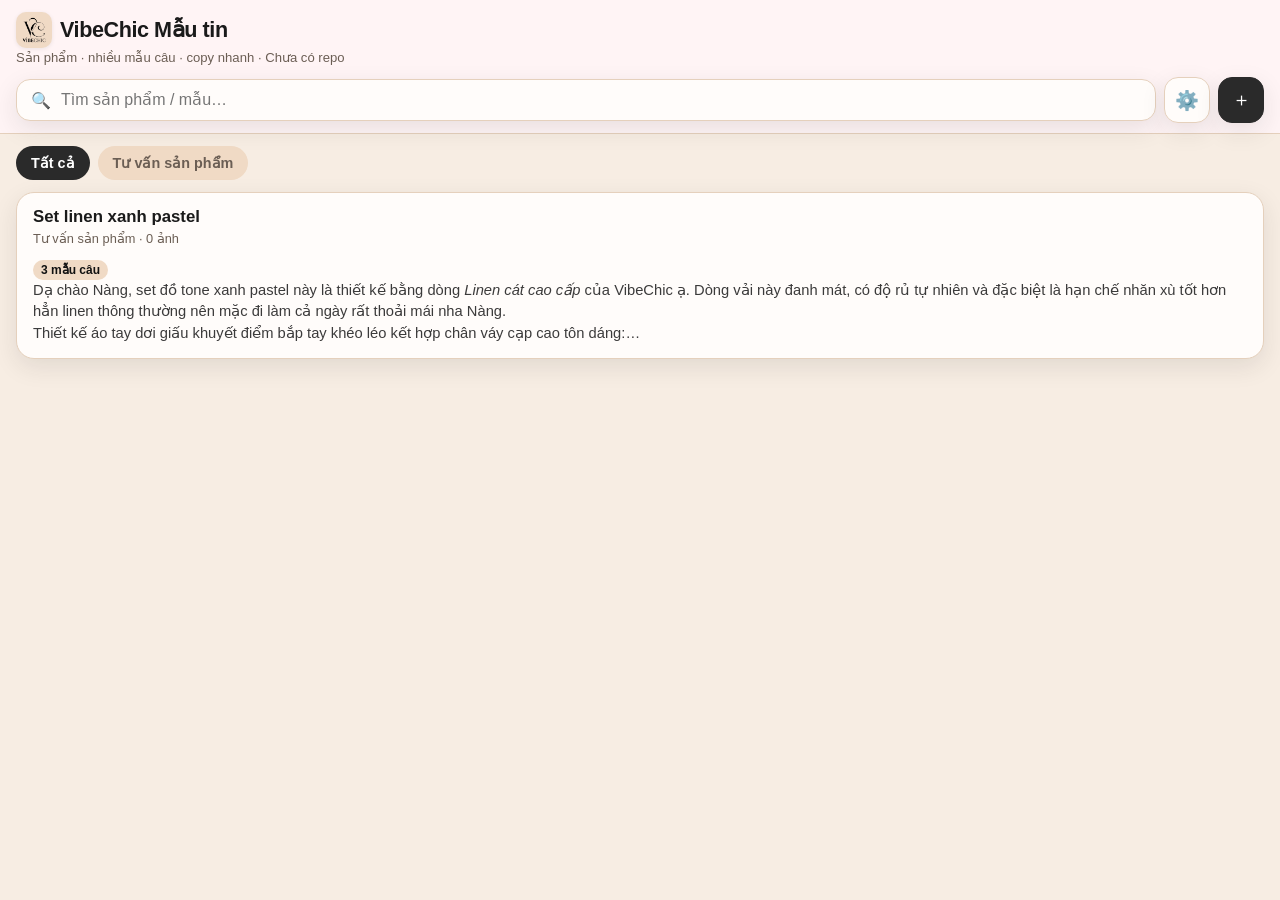
==== index.html @ 63f357be "Add files via upload" ====
<!DOCTYPE html>
<html lang="vi">
<head>
  <meta charset="UTF-8" />
  <meta name="viewport" content="width=device-width, initial-scale=1, viewport-fit=cover, maximum-scale=1" />
  <meta name="apple-mobile-web-app-capable" content="yes" />
  <meta name="apple-mobile-web-app-status-bar-style" content="default" />
  <meta name="apple-mobile-web-app-title" content="VibeChic" />
  <meta name="theme-color" content="#F0DAC5" />
  <meta name="description" content="Mẫu tin nhắn chăm sóc khách hàng VibeChic" />
  <link rel="manifest" href="manifest.webmanifest" />
  <link rel="apple-touch-icon" href="icons/apple-touch-icon.png" />
  <link rel="icon" type="image/png" href="icons/favicon.png" />
  <title>VibeChic · Mẫu tin</title>
  <link rel="stylesheet" href="styles.css" />
</head>
<body>
  <header class="app-header">
    <h1><img class="logo" src="icons/logo-128.png" alt="VibeChic" width="36" height="36" /> VibeChic Mẫu tin</h1>
    <div class="sub">Sản phẩm · nhiều mẫu câu · copy nhanh · <span id="syncStatus">…</span></div>
    <div class="toolbar-row">
      <div class="search">
        <span aria-hidden="true">🔍</span>
        <input id="searchInput" type="search" placeholder="Tìm sản phẩm / mẫu…" enterkeyhint="search" />
      </div>
      <button type="button" class="icon-btn" id="btnSettings" title="Cài đặt" aria-label="Cài đặt">⚙️</button>
      <button type="button" class="icon-btn primary" id="btnAdd" title="Thêm sản phẩm" aria-label="Thêm sản phẩm">＋</button>
    </div>
  </header>

  <div class="chips" id="categoryChips"></div>
  <main class="list" id="productList"></main>
  <div class="toast" id="toast" role="status"></div>

  <!-- Product detail -->
  <div class="overlay" id="detailOverlay" hidden>
    <div class="sheet" role="dialog" aria-modal="true">
      <div class="handle"></div>
      <h2 id="detailTitle">Chi tiết</h2>
      <div class="meta" id="detailMeta" style="color:var(--muted);font-size:0.85rem;margin-bottom:10px"></div>

      <h3 class="section-label">Mẫu câu</h3>
      <div id="variantList" class="variant-list"></div>

      <h3 class="section-label">Ảnh sản phẩm</h3>
      <div id="imageCopyActions" class="image-copy-list"></div>
      <button type="button" class="btn btn-secondary" id="btnAddImagesDetail" style="width:100%;margin-top:8px">＋ Thêm ảnh từ Thư viện</button>

      <details class="more-opts" id="moreOpts">
        <summary>Tùy chọn thêm</summary>
        <div class="toggle-row" style="margin-top:10px">
          <div class="label">
            Giữ đậm/nghiêng kiểu Unicode
            <div class="hint">Phụ — chữ có dấu tiếng Việt có thể không đổi được.</div>
          </div>
          <label class="switch">
            <input type="checkbox" id="unicodeToggle" />
            <span class="slider"></span>
          </label>
        </div>
        <div class="sheet-actions" id="saveImagesFallback" style="margin-top:8px"></div>
        <button type="button" class="btn btn-ghost" id="btnShare" style="width:100%;margin-top:8px">📤 Chia sẻ mẫu đang chọn + ảnh</button>
      </details>

      <p id="teamPinHint" hidden style="color:var(--muted);font-size:0.85rem;margin:0 0 8px">📌 Admin đã ghim sản phẩm này (Đang hot cho cả đội).</p>
      <div class="sheet-actions" style="flex-direction:column;gap:8px">
        <button type="button" class="btn btn-secondary" id="btnLocalPin" style="width:100%">📌 Ghim trên máy này</button>
        <div style="display:flex;gap:8px;width:100%">
          <button type="button" class="btn btn-ghost" id="btnEdit" style="flex:1">✏️ Sửa</button>
          <button type="button" class="btn btn-danger" id="btnDelete" style="flex:1">🗑️ Xóa SP</button>
          <button type="button" class="btn btn-ghost" id="btnCloseDetail" style="flex:1">Đóng</button>
        </div>
      </div>
    </div>
  </div>

  <!-- Edit product + variants -->
  <div class="overlay" id="editOverlay" hidden>
    <div class="sheet" role="dialog" aria-modal="true">
      <div class="handle"></div>
      <h2 id="editTitle">Thêm sản phẩm</h2>
      <form id="editForm">
        <input type="hidden" id="editId" />
        <div class="field">
          <label for="editTitleInput">Tên sản phẩm</label>
          <input type="text" id="editTitleInput" required placeholder="VD: Set linen xanh pastel" maxlength="120" />
        </div>
        <div class="field">
          <label for="editCategory">Nhóm</label>
          <input type="text" id="editCategory" list="categoryList" placeholder="VD: Tư vấn sản phẩm" maxlength="60" />
          <datalist id="categoryList"></datalist>
        </div>

        <div class="field">
          <label>Ảnh sản phẩm (0–5, dùng chung cho mọi mẫu câu)</label>
          <div class="images-row" id="editImages"></div>
          <input type="file" id="imagePicker" accept="image/*" multiple class="sr-only" />
        </div>

        <div class="field">
          <div style="display:flex;justify-content:space-between;align-items:center;margin-bottom:8px">
            <label style="margin:0">Mẫu câu</label>
            <button type="button" class="btn btn-secondary" id="btnAddVariant" style="padding:8px 12px">＋ Thêm mẫu</button>
          </div>
          <div id="editVariants"></div>
        </div>

        <div class="sheet-actions">
          <button type="button" class="btn btn-ghost" id="btnCancelEdit">Hủy</button>
          <button type="submit" class="btn btn-primary">Lưu sản phẩm</button>
        </div>
      </form>
    </div>
  </div>


  <!-- Team password unlock -->
  <div class="overlay" id="lockOverlay" hidden>
    <div class="sheet" role="dialog" aria-modal="true" style="max-width:420px">
      <div class="handle"></div>
      <div style="text-align:center;margin-bottom:12px">
        <img src="icons/logo-128.png" alt="" width="64" height="64" style="border-radius:16px" />
      </div>
      <h2 style="text-align:center">VibeChic · Mở khóa</h2>
      <p style="color:var(--muted);font-size:0.92rem;text-align:center;line-height:1.45">
        Nhập <b>mật khẩu đội</b> do admin đặt. Máy nhớ khóa sau lần đúng — không gửi mật khẩu lên GitHub.
      </p>
      <div class="field">
        <label for="unlockPassword">Mật khẩu đội</label>
        <input type="password" id="unlockPassword" autocomplete="current-password" placeholder="••••••••" />
      </div>
      <p id="unlockError" style="color:var(--danger);font-size:0.85rem;min-height:1.2em;margin:0 0 8px"></p>
      <button type="button" class="btn btn-primary big" id="btnUnlock" style="width:100%">Mở khóa</button>
      <p style="color:var(--muted);font-size:0.8rem;text-align:center;margin-top:12px">Có thể xem mẫu local khi chưa đồng bộ.</p>
      <button type="button" class="btn btn-ghost" id="btnSkipUnlock" style="width:100%;margin-top:6px">Dùng offline (local)</button>
    </div>
  </div>

  <!-- Settings -->
  <div class="overlay" id="settingsOverlay" hidden>
    <div class="sheet" role="dialog" aria-modal="true">
      <div class="handle"></div>
      <h2>Cài đặt</h2>
      <div class="settings-block">
        <h3>Cài lên Màn hình chính</h3>
        <p>Safari → Chia sẻ → <b>Thêm vào Màn hình chính</b>. Đồng bộ mẫu chữ + ảnh đã mã hóa từ GitHub (cần mật khẩu đội).</p>
      </div>
      <div class="settings-block">
        <h3>Đồng bộ từ GitHub</h3>
        <p>App kéo <code>templates.json</code> + ảnh (đã mã hóa), giải mã trên máy. Bấm để kéo ngay.</p>
        <button type="button" class="btn btn-secondary" id="btnSyncNow">🔄 Đồng bộ ngay</button>
      </div>
      <div class="settings-block">
        <h3>Nhập file mẫu (.json)</h3>
        <p>Dự phòng khi chưa có GitHub. <b>Gộp</b> giữ ảnh theo sản phẩm.</p>
        <button type="button" class="btn btn-secondary" id="btnImport">⬆️ Nhập file</button>
        <input type="file" id="importFile" accept="application/json,.json,text/json" class="sr-only" />
      </div>
      <div class="settings-block">
        <h3>Xuất file chữ</h3>
        <button type="button" class="btn btn-ghost" id="btnExport">⬇️ Xuất JSON</button>
      </div>
      <div class="settings-block">
        <h3>Unicode đậm/nghiêng mặc định</h3>
        <div class="toggle-row" style="margin:0;padding:0;background:transparent">
          <div class="label">Bật mặc định</div>
          <label class="switch">
            <input type="checkbox" id="defaultUnicode" />
            <span class="slider"></span>
          </label>
        </div>
      </div>

      <div class="settings-block">
        <h3>Đăng xuất / quên máy này</h3>
        <p>Xóa khóa mật khẩu đội đã nhớ. Lần sau phải nhập lại để đồng bộ.</p>
        <button type="button" class="btn btn-danger" id="btnLogout">Đăng xuất / quên máy này</button>
      </div>
      <div class="sheet-actions">
        <button type="button" class="btn btn-ghost" id="btnCloseSettings">Đóng</button>
      </div>
    </div>
  </div>

  <!-- Import chooser -->
  <div class="overlay" id="importOverlay" hidden>
    <div class="sheet" role="dialog" aria-modal="true">
      <div class="handle"></div>
      <h2>Nhập file mẫu</h2>
      <p style="color:var(--muted);font-size:0.92rem">File: <b id="importFileName">—</b></p>
      <div class="settings-block">
        <h3>Gộp (khuyên dùng)</h3>
        <p>Cập nhật theo id sản phẩm / mẫu câu. <b>Giữ ảnh</b> đã gắn.</p>
        <button type="button" class="btn btn-primary big" id="btnImportMerge">Gộp vào máy này</button>
      </div>
      <div class="settings-block">
        <h3>Thay thế toàn bộ</h3>
        <p>Xóa hết rồi nhập mới. Ảnh của sản phẩm bị xóa sẽ mất.</p>
        <button type="button" class="btn btn-danger big" id="btnImportReplace">Thay thế toàn bộ</button>
      </div>
      <button type="button" class="btn btn-ghost" id="btnImportCancel" style="width:100%">Hủy</button>
    </div>
  </div>

  <script src="config.js"></script>
  <script src="shared.js"></script>
  <script src="crypto.js"></script>
  <script src="app.js"></script>
</body>
</html>
---- styles.css ----
:root {
  --bg: #F7EDE3;
  --bg2: #F0DAC5;
  --card: #FFFCFA;
  --pink: #2A2A2A;
  --pink-dark: #111111;
  --pink-soft: #E8D4C0;
  --lavender: #C4A484;
  --mint: #D4C4B0;
  --text: #1A1A1A;
  --muted: #6B5E54;
  --border: #E5D0BC;
  --danger: #C45C5C;
  --ok: #5BAF8A;
  --shadow: 0 8px 24px rgba(42, 42, 42, 0.10);
  --radius: 18px;
  --safe-bottom: env(safe-area-inset-bottom, 0px);
  --safe-top: env(safe-area-inset-top, 0px);
  font-family: -apple-system, BlinkMacSystemFont, "SF Pro Text", "Helvetica Neue", Arial, sans-serif;
}

* { box-sizing: border-box; -webkit-tap-highlight-color: transparent; }
html, body { margin: 0; padding: 0; background: var(--bg); color: var(--text); }
body {
  min-height: 100dvh;
  padding-top: var(--safe-top);
  padding-bottom: calc(72px + var(--safe-bottom));
  overscroll-behavior: none;
}
button, input, select, textarea { font: inherit; color: inherit; }
button { cursor: pointer; border: none; background: none; }
img { max-width: 100%; display: block; }

.app-header {
  position: sticky; top: 0; z-index: 20;
  background: rgba(255,245,247,0.92);
  backdrop-filter: blur(12px);
  -webkit-backdrop-filter: blur(12px);
  padding: 12px 16px 10px;
  border-bottom: 1px solid var(--border);
}
.app-header h1 {
  margin: 0; font-size: 1.35rem; font-weight: 700;
  letter-spacing: -0.02em;
  display: flex; align-items: center; gap: 8px;
}
.app-header h1 .logo {
  width: 36px; height: 36px; border-radius: 10px; overflow: hidden;
  display: block; object-fit: cover; background: #F0DAC5;
  box-shadow: 0 1px 4px rgba(0,0,0,0.08);
}
.app-header .sub { color: var(--muted); font-size: 0.82rem; margin-top: 2px; }

.toolbar-row {
  display: flex; gap: 8px; margin-top: 12px; align-items: center;
}
.search {
  flex: 1; display: flex; align-items: center; gap: 8px;
  background: var(--card); border: 1px solid var(--border);
  border-radius: 14px; padding: 10px 14px; box-shadow: var(--shadow);
}
.search input {
  flex: 1; border: none; outline: none; background: transparent; font-size: 1rem;
}
.icon-btn {
  width: 46px; height: 46px; border-radius: 14px;
  background: var(--card); border: 1px solid var(--border);
  display: grid; place-items: center; font-size: 1.2rem;
  box-shadow: var(--shadow); flex-shrink: 0;
}
.icon-btn.primary { background: var(--pink); color: #fff; border-color: var(--pink); }

.chips {
  display: flex; gap: 8px; overflow-x: auto; padding: 12px 16px 4px;
  -webkit-overflow-scrolling: touch; scrollbar-width: none;
}
.chips::-webkit-scrollbar { display: none; }
.chip {
  flex-shrink: 0; padding: 8px 14px; border-radius: 999px;
  background: var(--bg2); color: var(--muted); font-size: 0.9rem; font-weight: 600;
  border: 1px solid transparent;
}
.chip.active { background: var(--pink); color: #fff; }

.list { padding: 8px 16px 24px; display: flex; flex-direction: column; gap: 12px; }
.card {
  background: var(--card); border-radius: var(--radius);
  padding: 14px 16px; box-shadow: var(--shadow);
  border: 1px solid var(--border); text-align: left; width: 100%;
}
.card:active { transform: scale(0.985); }
.card .title { font-weight: 700; font-size: 1.05rem; margin: 0 0 4px; }
.card .meta { color: var(--muted); font-size: 0.8rem; margin-bottom: 8px; }
.card .preview {
  color: var(--text); font-size: 0.92rem; line-height: 1.45;
  display: -webkit-box; -webkit-line-clamp: 3; -webkit-box-orient: vertical;
  overflow: hidden; opacity: 0.85;
}
.card .preview strong, .card .preview b { font-weight: 700; }
.card .preview em, .card .preview i { font-style: italic; }
.card .thumbs { display: flex; gap: 6px; margin-top: 10px; }
.card .thumbs img {
  width: 52px; height: 52px; object-fit: cover; border-radius: 10px;
  background: var(--bg2);
}
.empty {
  text-align: center; padding: 48px 24px; color: var(--muted);
}
.empty .emoji { font-size: 2.5rem; margin-bottom: 8px; }

.bottom-nav {
  position: fixed; left: 0; right: 0; bottom: 0; z-index: 30;
  background: rgba(255,255,255,0.95);
  backdrop-filter: blur(12px); -webkit-backdrop-filter: blur(12px);
  border-top: 1px solid var(--border);
  padding: 8px 16px calc(8px + var(--safe-bottom));
  display: flex; gap: 8px; justify-content: space-around;
}
.bottom-nav button {
  flex: 1; padding: 10px; border-radius: 14px; font-weight: 600;
  font-size: 0.88rem; color: var(--muted);
}
.bottom-nav button.active { background: var(--bg2); color: var(--pink-dark); }

/* Sheets / modals */
.overlay {
  position: fixed; inset: 0; z-index: 40;
  background: rgba(61, 44, 51, 0.35);
  display: none; align-items: flex-end; justify-content: center;
}
.overlay.show { display: flex; }
.sheet {
  background: var(--card); width: 100%; max-width: 560px;
  max-height: 92dvh; border-radius: 24px 24px 0 0;
  padding: 12px 16px calc(20px + var(--safe-bottom));
  overflow: auto; -webkit-overflow-scrolling: touch;
  animation: slideUp 0.25s ease;
}
@keyframes slideUp {
  from { transform: translateY(40px); opacity: 0.6; }
  to { transform: none; opacity: 1; }
}
.sheet .handle {
  width: 40px; height: 4px; background: var(--border); border-radius: 4px;
  margin: 4px auto 14px;
}
.sheet h2 { margin: 0 0 12px; font-size: 1.2rem; }
.sheet-actions {
  display: flex; gap: 10px; margin-top: 16px; flex-wrap: wrap;
}
.btn {
  flex: 1; min-width: 120px; padding: 14px 16px; border-radius: 14px;
  font-weight: 700; font-size: 1rem; text-align: center;
}
.btn-primary { background: var(--pink); color: #fff; }
.btn-primary:active { background: var(--pink-dark); }
.btn-secondary { background: var(--bg2); color: var(--pink-dark); }
.btn-danger { background: #FDE8E8; color: var(--danger); }
.btn-ghost { background: transparent; color: var(--muted); border: 1px solid var(--border); }
.btn.big { padding: 16px; font-size: 1.08rem; width: 100%; flex: none; }
.btn:disabled { opacity: 0.5; }

.field { margin-bottom: 14px; }
.field label {
  display: block; font-size: 0.82rem; font-weight: 600;
  color: var(--muted); margin-bottom: 6px;
}
.field input[type="text"], .field select {
  width: 100%; padding: 12px 14px; border-radius: 12px;
  border: 1px solid var(--border); background: var(--bg); font-size: 1rem;
  outline: none;
}
.field input:focus, .field select:focus { border-color: var(--pink); }

/* Rich editor */
.editor-wrap {
  border: 1px solid var(--border); border-radius: 14px; overflow: hidden;
  background: var(--bg);
}
.editor-toolbar {
  display: flex; gap: 4px; padding: 8px; background: var(--bg2);
  border-bottom: 1px solid var(--border); flex-wrap: wrap;
}
.editor-toolbar button {
  min-width: 44px; min-height: 44px; border-radius: 10px;
  background: var(--card); font-weight: 700; font-size: 1rem;
  color: var(--text); border: 1px solid var(--border);
}
.editor-toolbar button.active { background: var(--pink); color: #fff; border-color: var(--pink); }
.editor {
  min-height: 160px; max-height: 280px; overflow: auto;
  padding: 12px 14px; font-size: 1rem; line-height: 1.5;
  outline: none; 
  -webkit-user-modify: read-write;
}
.editor:empty:before {
  content: attr(data-placeholder); color: var(--muted); pointer-events: none;
}
.editor ul { margin: 0.4em 0; padding-left: 1.4em; }
.editor li { margin: 0.15em 0; }
.editor strong, .editor b { font-weight: 700; }
.editor em, .editor i { font-style: italic; }

.images-row {
  display: flex; gap: 8px; flex-wrap: wrap; margin-top: 8px;
}
.img-thumb {
  position: relative; width: 88px; height: 88px;
}
.img-thumb img {
  width: 100%; height: 100%; object-fit: cover; border-radius: 12px;
  background: var(--bg2);
}
.img-thumb .rm {
  position: absolute; top: -6px; right: -6px;
  width: 28px; height: 28px; border-radius: 50%;
  background: var(--danger); color: #fff; font-size: 0.9rem;
  display: grid; place-items: center; box-shadow: 0 2px 6px rgba(0,0,0,0.2);
}
.add-img {
  width: 88px; height: 88px; border-radius: 12px;
  border: 2px dashed var(--pink-soft); color: var(--pink);
  display: grid; place-items: center; font-size: 1.6rem; background: var(--bg);
}

/* Detail view */
.detail-preview {
  background: var(--bg); border-radius: 14px; padding: 14px;
  font-size: 0.98rem; line-height: 1.55; white-space: pre-wrap;
  border: 1px solid var(--border); margin-bottom: 12px;
}
.detail-preview ul { margin: 0.4em 0; padding-left: 1.4em; white-space: normal; }
.detail-preview p { margin: 0 0 0.5em; }
.toggle-row {
  display: flex; align-items: center; justify-content: space-between;
  gap: 12px; padding: 12px 14px; background: var(--bg2);
  border-radius: 14px; margin-bottom: 12px;
}
.toggle-row .label { font-size: 0.92rem; font-weight: 600; flex: 1; }
.toggle-row .hint { font-size: 0.75rem; color: var(--muted); font-weight: 400; margin-top: 2px; }
.switch {
  position: relative; width: 52px; height: 32px; flex-shrink: 0;
}
.switch input { opacity: 0; width: 0; height: 0; }
.switch .slider {
  position: absolute; inset: 0; background: #ddd; border-radius: 999px;
  transition: 0.2s;
}
.switch .slider:before {
  content: ""; position: absolute; width: 26px; height: 26px;
  left: 3px; top: 3px; background: #fff; border-radius: 50%;
  transition: 0.2s; box-shadow: 0 1px 4px rgba(0,0,0,0.2);
}
.switch input:checked + .slider { background: var(--pink); }
.switch input:checked + .slider:before { transform: translateX(20px); }

.toast {
  position: fixed; left: 50%; bottom: calc(90px + var(--safe-bottom));
  transform: translateX(-50%) translateY(20px);
  background: var(--text); color: #fff; padding: 12px 18px;
  border-radius: 999px; font-weight: 600; font-size: 0.92rem;
  opacity: 0; pointer-events: none; transition: 0.25s; z-index: 50;
  white-space: nowrap; max-width: 90vw; overflow: hidden; text-overflow: ellipsis;
}
.toast.show { opacity: 1; transform: translateX(-50%) translateY(0); }

.settings-block {
  background: var(--bg); border-radius: 14px; padding: 14px;
  margin-bottom: 12px; border: 1px solid var(--border);
}
.settings-block h3 { margin: 0 0 8px; font-size: 1rem; }
.settings-block p { margin: 0 0 12px; color: var(--muted); font-size: 0.88rem; line-height: 1.4; }

.hidden { display: none !important; }
.sr-only {
  position: absolute; width: 1px; height: 1px; padding: 0; margin: -1px;
  overflow: hidden; clip: rect(0,0,0,0); border: 0;
}

.image-copy-list { display: flex; flex-direction: column; gap: 8px; width: 100%; }
.image-copy-item {
  display: flex; align-items: center; gap: 10px;
  background: var(--bg); border: 1px solid var(--border);
  border-radius: 14px; padding: 8px 10px;
}
.image-copy-item img {
  width: 56px; height: 56px; object-fit: cover; border-radius: 10px; flex-shrink: 0;
}
.image-copy-item .btn { flex: 1; min-width: 0; padding: 12px; }
.more-opts {
  margin: 12px 0; padding: 10px 12px; border-radius: 14px;
  background: var(--bg); border: 1px solid var(--border);
}
.more-opts summary {
  font-weight: 600; color: var(--muted); cursor: pointer; font-size: 0.9rem;
}

.section-label {
  font-size: 0.82rem; font-weight: 700; color: var(--muted);
  text-transform: uppercase; letter-spacing: 0.04em; margin: 14px 0 8px;
}
.variant-list { display: flex; flex-direction: column; gap: 10px; }
.variant-card {
  background: var(--bg); border: 1px solid var(--border);
  border-radius: 14px; padding: 12px; text-align: left;
}
.variant-card .v-label { font-weight: 700; font-size: 1rem; margin-bottom: 6px; }
.variant-card .v-preview {
  font-size: 0.88rem; line-height: 1.45; color: var(--text); opacity: 0.85;
  display: -webkit-box; -webkit-line-clamp: 4; -webkit-box-orient: vertical; overflow: hidden;
  margin-bottom: 10px;
}
.variant-card .v-preview ul { margin: 0.3em 0; padding-left: 1.2em; }
.edit-variant {
  border: 1px solid var(--border); border-radius: 14px; padding: 10px;
  background: var(--bg); margin-bottom: 10px;
}
.edit-variant .v-head {
  display: flex; gap: 8px; align-items: center; margin-bottom: 8px;
}
.edit-variant .v-head input {
  flex: 1; padding: 10px 12px; border-radius: 10px; border: 1px solid var(--border);
  background: #fff; outline: none;
}
.edit-variant .v-tools { display: flex; gap: 4px; flex-wrap: wrap; margin-bottom: 6px; }
.edit-variant .v-tools button {
  min-width: 40px; min-height: 40px; border-radius: 10px;
  background: #fff; border: 1px solid var(--border); font-weight: 700;
}
.edit-variant .v-body {
  min-height: 100px; max-height: 200px; overflow: auto;
  padding: 10px; background: #fff; border-radius: 10px;
  border: 1px solid var(--border); outline: none; line-height: 1.45;
}
.edit-variant .v-body:empty:before { content: attr(data-placeholder); color: var(--muted); }
.card .badge {
  display: inline-block; background: var(--bg2); color: var(--pink-dark);
  font-size: 0.75rem; font-weight: 700; padding: 3px 8px; border-radius: 999px; margin-top: 6px;
}

#lockOverlay { z-index: 100; }
.image-copy-item .tag-local {
  font-size: 0.7rem; color: var(--muted); background: #F0E6DA;
  border-radius: 6px; padding: 2px 6px; margin-left: 4px;
}
.section-label-row { display:flex; align-items:baseline; justify-content:space-between; gap:8px; }

.list-section {
  display: flex; align-items: center; justify-content: space-between;
  font-size: 0.78rem; font-weight: 700; color: var(--muted);
  text-transform: uppercase; letter-spacing: 0.04em;
  margin: 14px 4px 8px; padding: 0 4px;
}
.list-section.hot-section { color: #8A5A2B; }
.hot-count {
  background: #F0DAC5; color: #1A1A1A; border-radius: 999px;
  padding: 2px 8px; font-size: 0.75rem;
}
.card.card-hot {
  border-color: #C4A484;
  box-shadow: 0 8px 24px rgba(138, 90, 43, 0.12);
}
.pin-badge { font-size: 0.95rem; }
#btnLocalPin.pin-on { background: #F0DAC5; border-color: #C4A484; }
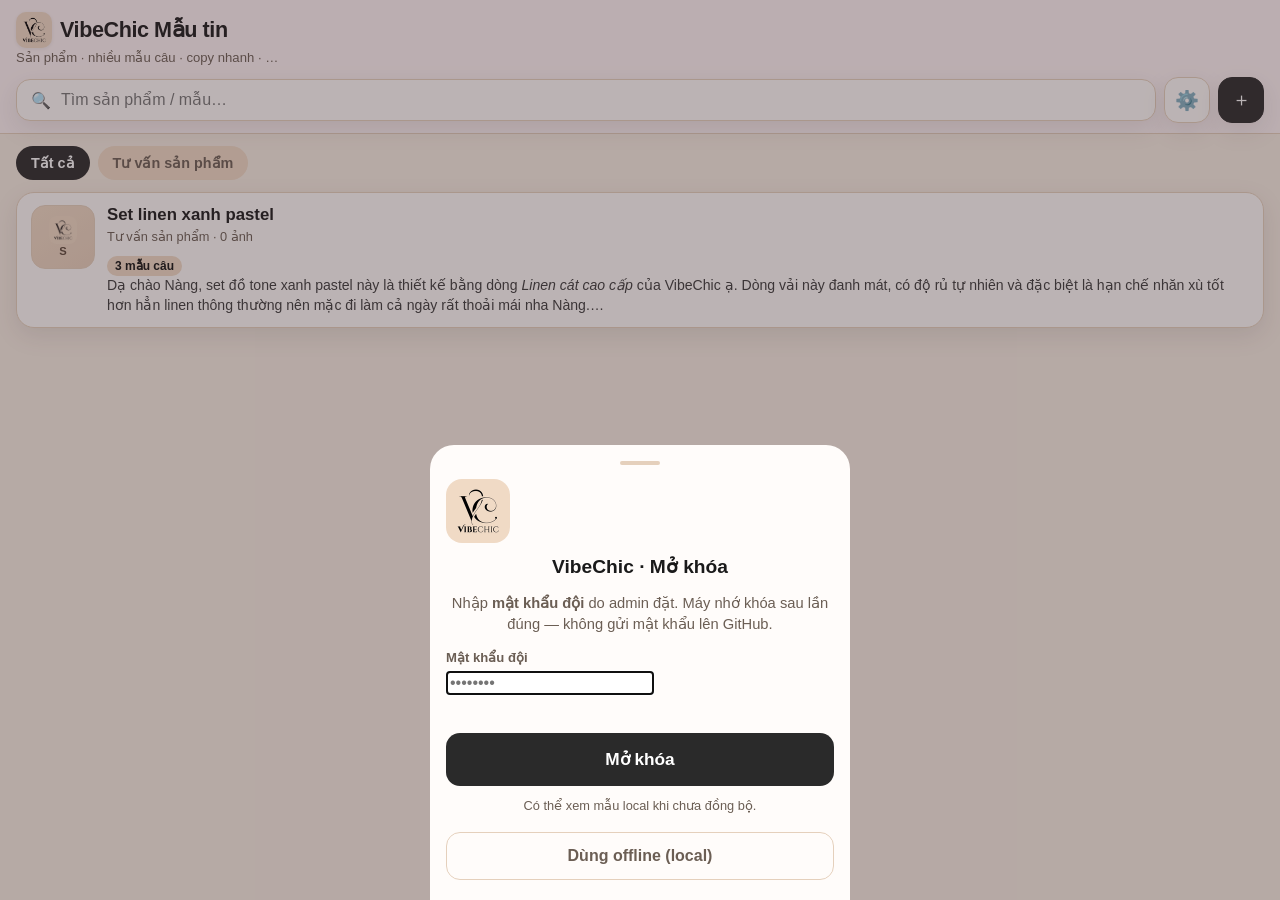
==== commit 889312f6: "Publish the v11 phone app with per-device cloud sync. Add device-cloud.js and bump the service worke" ====
--- a/index.html
+++ b/index.html
@@ -143,12 +143,28 @@
       <h2>Cài đặt</h2>
       <div class="settings-block">
         <h3>Cài lên Màn hình chính</h3>
-        <p>Safari → Chia sẻ → <b>Thêm vào Màn hình chính</b>. Đồng bộ mẫu chữ + ảnh đã mã hóa từ GitHub (cần mật khẩu đội).</p>
-      </div>
-      <div class="settings-block">
-        <h3>Đồng bộ từ GitHub</h3>
-        <p>App kéo <code>templates.json</code> + ảnh (đã mã hóa), giải mã trên máy. Bấm để kéo ngay.</p>
-        <button type="button" class="btn btn-secondary" id="btnSyncNow">🔄 Đồng bộ ngay</button>
+        <p>Safari → Chia sẻ → <b>Thêm vào Màn hình chính</b>. Đồng bộ mẫu đội từ Cloudflare (cần mật khẩu đội). Cloud riêng máy dùng mã khôi phục.</p>
+      </div>
+      <div class="settings-block">
+        <h3>Đồng bộ mẫu đội (cloud chung)</h3>
+        <p>Kéo <code>templates.json</code> + ảnh đội (đã mã hóa). Cần mật khẩu đội.</p>
+        <button type="button" class="btn btn-secondary" id="btnSyncNow">🔄 Đồng bộ mẫu đội</button>
+      </div>
+      <div class="settings-block">
+        <h3>Cloud riêng máy này</h3>
+        <p>Mẫu / ảnh / ghim <b>của bạn</b> được mã hóa trên máy rồi lưu riêng (máy khác không đọc được). Giữ <b>Mã khôi phục</b> khi đổi máy.</p>
+        <p id="deviceCloudStatus" style="font-size:0.85rem;color:var(--muted);margin:8px 0">…</p>
+        <label style="font-size:0.85rem;font-weight:600">Mã khôi phục</label>
+        <div style="display:flex;gap:8px;align-items:center;margin:6px 0 10px">
+          <code id="recoveryCodeDisplay" style="flex:1;font-size:0.78rem;word-break:break-all;background:#F5E6D3;padding:8px;border-radius:8px">—</code>
+          <button type="button" class="btn btn-ghost" id="btnCopyRecovery" style="flex-shrink:0">Copy</button>
+        </div>
+        <label style="font-size:0.85rem;font-weight:600">Khôi phục từ mã</label>
+        <input type="text" id="recoveryCodeInput" placeholder="XXXX-XXXX-…" autocomplete="off" style="width:100%;padding:10px;border-radius:10px;border:1px solid var(--border);margin:6px 0;box-sizing:border-box" />
+        <div style="display:flex;gap:8px;flex-wrap:wrap">
+          <button type="button" class="btn btn-secondary" id="btnRestoreRecovery">Khôi phục từ mã</button>
+          <button type="button" class="btn btn-ghost" id="btnUploadDeviceCloud">Lưu lên cloud ngay</button>
+        </div>
       </div>
       <div class="settings-block">
         <h3>Nhập file mẫu (.json)</h3>
@@ -205,6 +221,7 @@
   <script src="config.js"></script>
   <script src="shared.js"></script>
   <script src="crypto.js"></script>
+  <script src="device-cloud.js"></script>
   <script src="app.js"></script>
 </body>
 </html>
--- a/styles.css
+++ b/styles.css
@@ -85,24 +85,40 @@
 .list { padding: 8px 16px 24px; display: flex; flex-direction: column; gap: 12px; }
 .card {
   background: var(--card); border-radius: var(--radius);
-  padding: 14px 16px; box-shadow: var(--shadow);
+  padding: 12px 14px; box-shadow: var(--shadow);
   border: 1px solid var(--border); text-align: left; width: 100%;
 }
 .card:active { transform: scale(0.985); }
+.card-row { display: flex; gap: 12px; align-items: flex-start; }
+.card-thumb-wrap { flex: 0 0 64px; width: 64px; height: 64px; }
+.card-thumb, .card-thumb-wrap > img.card-thumb {
+  width: 64px; height: 64px; object-fit: cover;
+  border-radius: 14px; display: block; background: var(--bg2);
+  border: 1px solid var(--border);
+}
+.card-thumb.placeholder {
+  width: 64px; height: 64px; border-radius: 14px;
+  background: linear-gradient(145deg, #F0DAC5, #E8D0BC);
+  border: 1px solid var(--border);
+  display: flex; flex-direction: column; align-items: center; justify-content: center;
+  gap: 2px; position: relative; overflow: hidden;
+}
+.card-thumb.placeholder img {
+  width: 28px; height: 28px; border-radius: 8px; object-fit: cover; opacity: 0.9;
+}
+.card-thumb.placeholder span {
+  font-size: 0.7rem; font-weight: 800; color: #5A4638; line-height: 1;
+}
+.card-body { flex: 1; min-width: 0; }
 .card .title { font-weight: 700; font-size: 1.05rem; margin: 0 0 4px; }
-.card .meta { color: var(--muted); font-size: 0.8rem; margin-bottom: 8px; }
+.card .meta { color: var(--muted); font-size: 0.8rem; margin-bottom: 6px; }
 .card .preview {
-  color: var(--text); font-size: 0.92rem; line-height: 1.45;
-  display: -webkit-box; -webkit-line-clamp: 3; -webkit-box-orient: vertical;
+  color: var(--text); font-size: 0.88rem; line-height: 1.4;
+  display: -webkit-box; -webkit-line-clamp: 2; -webkit-box-orient: vertical;
   overflow: hidden; opacity: 0.85;
 }
 .card .preview strong, .card .preview b { font-weight: 700; }
 .card .preview em, .card .preview i { font-style: italic; }
-.card .thumbs { display: flex; gap: 6px; margin-top: 10px; }
-.card .thumbs img {
-  width: 52px; height: 52px; object-fit: cover; border-radius: 10px;
-  background: var(--bg2);
-}
 .empty {
   text-align: center; padding: 48px 24px; color: var(--muted);
 }
@@ -306,9 +322,10 @@
 }
 .variant-card .v-label { font-weight: 700; font-size: 1rem; margin-bottom: 6px; }
 .variant-card .v-preview {
-  font-size: 0.88rem; line-height: 1.45; color: var(--text); opacity: 0.85;
-  display: -webkit-box; -webkit-line-clamp: 4; -webkit-box-orient: vertical; overflow: hidden;
-  margin-bottom: 10px;
+  font-size: 0.92rem; line-height: 1.5; color: var(--text);
+  display: block; overflow: visible;
+  -webkit-line-clamp: unset; line-clamp: unset;
+  margin-bottom: 12px; white-space: normal; word-break: break-word;
 }
 .variant-card .v-preview ul { margin: 0.3em 0; padding-left: 1.2em; }
 .edit-variant {
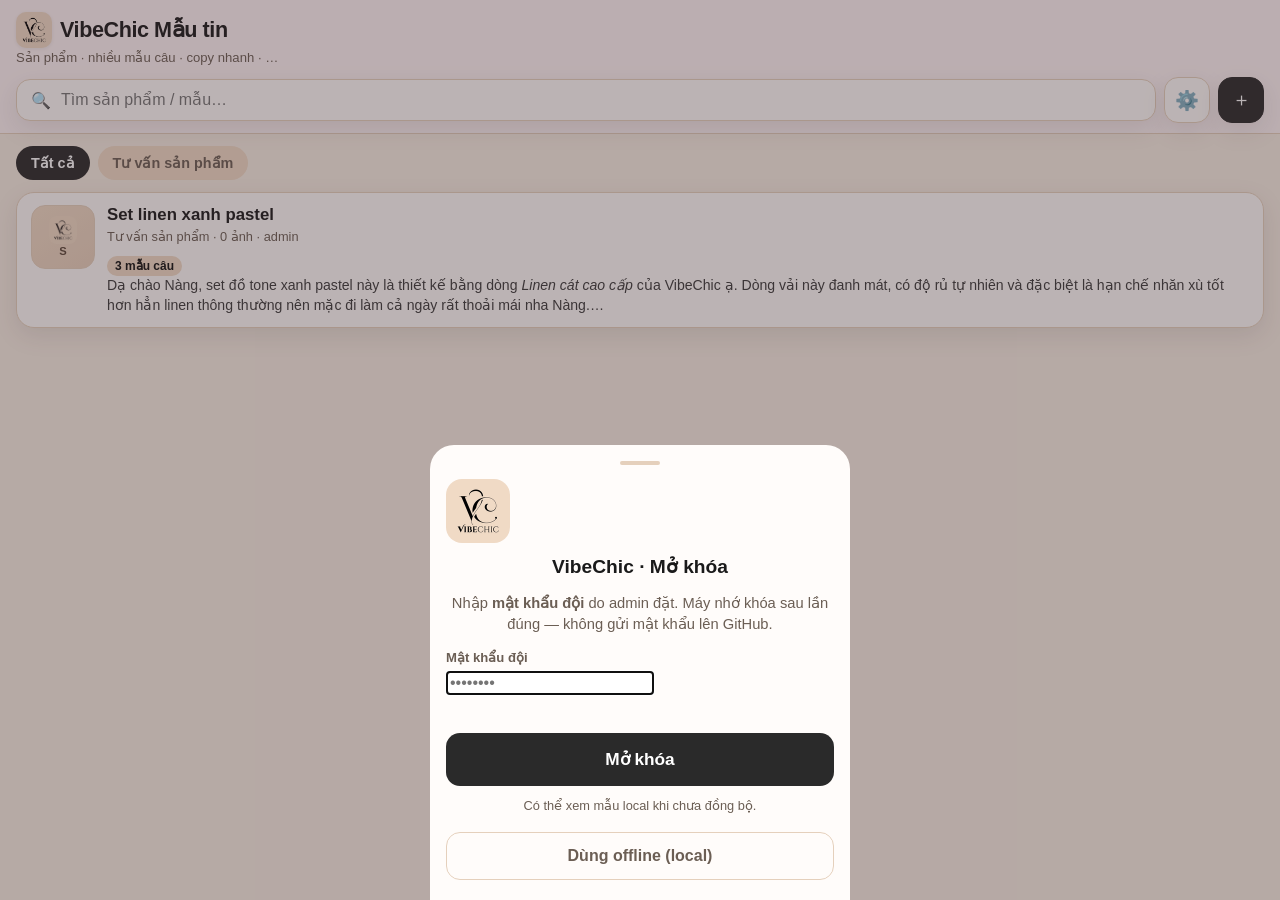
==== commit 5ecd6725: "Publish the v12 phone app with team share. Add team-share.js and bump the service worker cache to vi" ====
--- a/index.html
+++ b/index.html
@@ -63,8 +63,11 @@
       </details>
 
       <p id="teamPinHint" hidden style="color:var(--muted);font-size:0.85rem;margin:0 0 8px">📌 Admin đã ghim sản phẩm này (Đang hot cho cả đội).</p>
+      <p id="authorByline" hidden style="color:var(--muted);font-size:0.85rem;margin:0 0 8px"></p>
       <div class="sheet-actions" style="flex-direction:column;gap:8px">
         <button type="button" class="btn btn-secondary" id="btnLocalPin" style="width:100%">📌 Ghim trên máy này</button>
+        <button type="button" class="btn btn-ghost" id="btnHideItem" style="width:100%" hidden>🙈 Ẩn (chỉ mình tôi)</button>
+        <button type="button" class="btn btn-ghost" id="btnMovePersonal" style="width:100%" hidden>↩️ Chuyển về chỉ mình tôi</button>
         <div style="display:flex;gap:8px;width:100%">
           <button type="button" class="btn btn-ghost" id="btnEdit" style="flex:1">✏️ Sửa</button>
           <button type="button" class="btn btn-danger" id="btnDelete" style="flex:1">🗑️ Xóa SP</button>
@@ -103,6 +106,21 @@
             <button type="button" class="btn btn-secondary" id="btnAddVariant" style="padding:8px 12px">＋ Thêm mẫu</button>
           </div>
           <div id="editVariants"></div>
+        </div>
+
+        <div class="field" id="editShareScopeField">
+          <label>Phạm vi lưu</label>
+          <div style="display:flex;flex-direction:column;gap:8px;margin-top:6px">
+            <label style="display:flex;gap:8px;align-items:center;font-weight:500">
+              <input type="radio" name="editShareScope" id="scopePersonal" value="personal" checked />
+              Chỉ mình tôi <span style="color:var(--muted);font-weight:400">(cloud riêng máy)</span>
+            </label>
+            <label style="display:flex;gap:8px;align-items:center;font-weight:500">
+              <input type="radio" name="editShareScope" id="scopeTeam" value="team" />
+              Đẩy cho team <span style="color:var(--muted);font-weight:400">(mọi máy đội thấy)</span>
+            </label>
+          </div>
+          <p style="margin:8px 0 0;font-size:0.8rem;color:var(--muted)">Mẫu đội cần mật khẩu đội. Bạn có thể sửa/xóa mục mình đã đẩy.</p>
         </div>
 
         <div class="sheet-actions">
@@ -146,6 +164,17 @@
         <p>Safari → Chia sẻ → <b>Thêm vào Màn hình chính</b>. Đồng bộ mẫu đội từ Cloudflare (cần mật khẩu đội). Cloud riêng máy dùng mã khôi phục.</p>
       </div>
       <div class="settings-block">
+        <h3>Tên của bạn</h3>
+        <p>Hiện kèm mẫu bạn đẩy cho team (vd. by Lan).</p>
+        <input type="text" id="staffDisplayName" maxlength="40" placeholder="VD: Lan" style="width:100%;padding:10px;border-radius:10px;border:1px solid var(--border);box-sizing:border-box;margin:6px 0" />
+        <button type="button" class="btn btn-secondary" id="btnSaveDisplayName">Lưu tên</button>
+      </div>
+      <div class="settings-block">
+        <h3>Mẫu đã ẩn</h3>
+        <p>Ẩn chỉ trên máy bạn — không ảnh hưởng người khác. Bấm hiện lại để thấy trên danh sách.</p>
+        <div id="hiddenItemsList" style="font-size:0.9rem"></div>
+      </div>
+      <div class="settings-block">
         <h3>Đồng bộ mẫu đội (cloud chung)</h3>
         <p>Kéo <code>templates.json</code> + ảnh đội (đã mã hóa). Cần mật khẩu đội.</p>
         <button type="button" class="btn btn-secondary" id="btnSyncNow">🔄 Đồng bộ mẫu đội</button>
@@ -222,6 +251,7 @@
   <script src="shared.js"></script>
   <script src="crypto.js"></script>
   <script src="device-cloud.js"></script>
+  <script src="team-share.js"></script>
   <script src="app.js"></script>
 </body>
 </html>
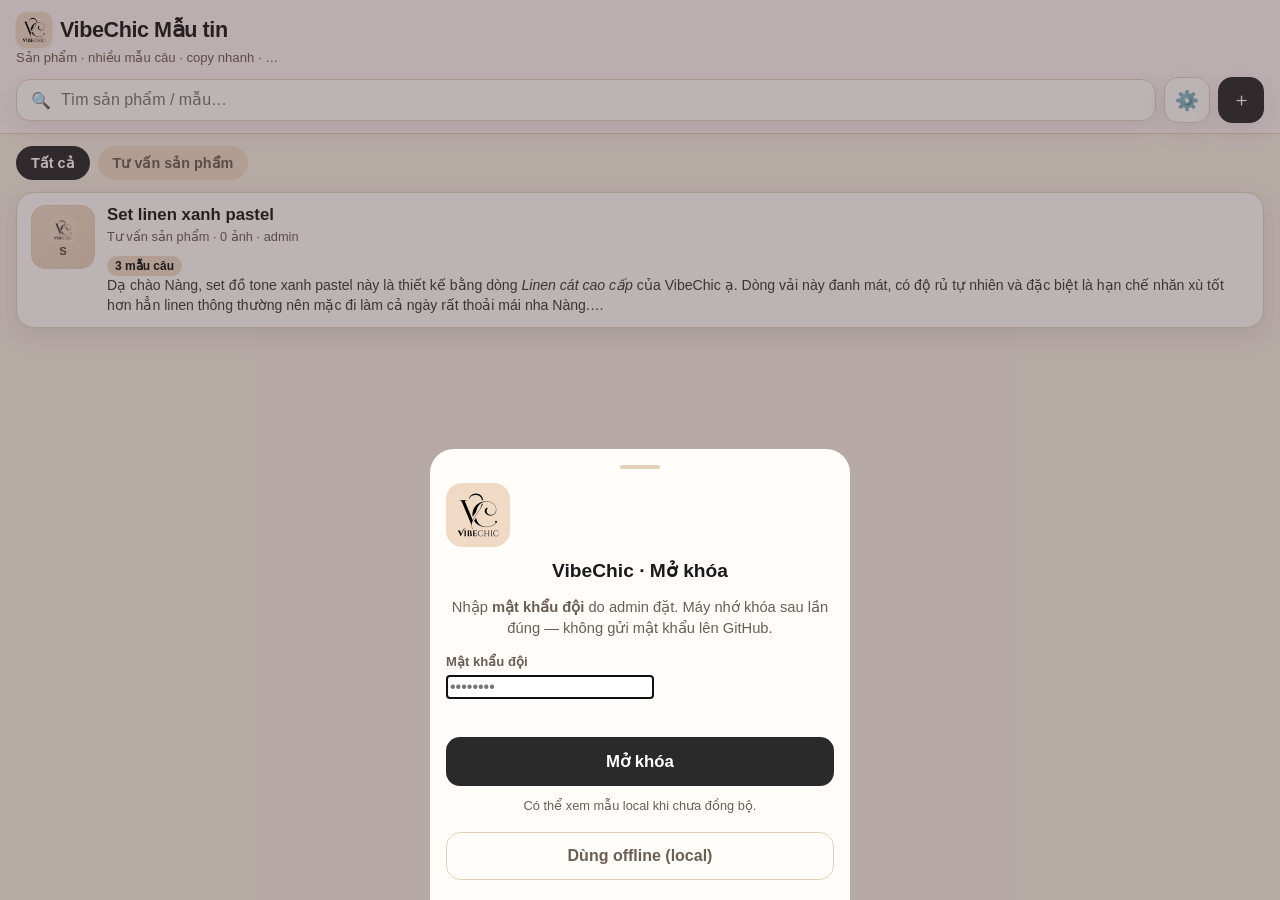
==== commit f7331bba: "Publish the v15 phone app with a simpler product detail screen. Rebuild the detail view around varia" ====
--- a/index.html
+++ b/index.html
@@ -29,8 +29,15 @@
   </header>
 
   <div class="chips" id="categoryChips"></div>
+  <div id="pullRefresh" class="pull-refresh" aria-hidden="true">
+    <div class="pull-refresh-inner">
+      <span class="pull-spinner" aria-hidden="true"></span>
+      <span id="pullRefreshLabel">Kéo để tải lại</span>
+    </div>
+  </div>
   <main class="list" id="productList"></main>
   <div class="toast" id="toast" role="status"></div>
+  <button type="button" id="swUpdateToast" class="sw-update-toast" hidden>Có bản mới – chạm để cập nhật</button>
 
   <!-- Product detail -->
   <div class="overlay" id="detailOverlay" hidden>
@@ -38,41 +45,44 @@
       <div class="handle"></div>
       <h2 id="detailTitle">Chi tiết</h2>
       <div class="meta" id="detailMeta" style="color:var(--muted);font-size:0.85rem;margin-bottom:10px"></div>
-
-      <h3 class="section-label">Mẫu câu</h3>
-      <div id="variantList" class="variant-list"></div>
-
-      <h3 class="section-label">Ảnh sản phẩm</h3>
-      <div id="imageCopyActions" class="image-copy-list"></div>
-      <button type="button" class="btn btn-secondary" id="btnAddImagesDetail" style="width:100%;margin-top:8px">＋ Thêm ảnh từ Thư viện</button>
-
-      <details class="more-opts" id="moreOpts">
-        <summary>Tùy chọn thêm</summary>
-        <div class="toggle-row" style="margin-top:10px">
-          <div class="label">
-            Giữ đậm/nghiêng kiểu Unicode
-            <div class="hint">Phụ — chữ có dấu tiếng Việt có thể không đổi được.</div>
-          </div>
-          <label class="switch">
-            <input type="checkbox" id="unicodeToggle" />
-            <span class="slider"></span>
-          </label>
-        </div>
-        <div class="sheet-actions" id="saveImagesFallback" style="margin-top:8px"></div>
-        <button type="button" class="btn btn-ghost" id="btnShare" style="width:100%;margin-top:8px">📤 Chia sẻ mẫu đang chọn + ảnh</button>
-      </details>
-
-      <p id="teamPinHint" hidden style="color:var(--muted);font-size:0.85rem;margin:0 0 8px">📌 Admin đã ghim sản phẩm này (Đang hot cho cả đội).</p>
+      <p id="teamPinHint" hidden style="color:var(--muted);font-size:0.85rem;margin:0 0 8px">📌 Đội đã ghim (đang hot).</p>
       <p id="authorByline" hidden style="color:var(--muted);font-size:0.85rem;margin:0 0 8px"></p>
-      <div class="sheet-actions" style="flex-direction:column;gap:8px">
-        <button type="button" class="btn btn-secondary" id="btnLocalPin" style="width:100%">📌 Ghim trên máy này</button>
-        <button type="button" class="btn btn-ghost" id="btnHideItem" style="width:100%" hidden>🙈 Ẩn (chỉ mình tôi)</button>
-        <button type="button" class="btn btn-ghost" id="btnMovePersonal" style="width:100%" hidden>↩️ Chuyển về chỉ mình tôi</button>
-        <div style="display:flex;gap:8px;width:100%">
-          <button type="button" class="btn btn-ghost" id="btnEdit" style="flex:1">✏️ Sửa</button>
-          <button type="button" class="btn btn-danger" id="btnDelete" style="flex:1">🗑️ Xóa SP</button>
-          <button type="button" class="btn btn-ghost" id="btnCloseDetail" style="flex:1">Đóng</button>
-        </div>
+
+      <h3 class="section-label">Câu gửi</h3>
+      <div id="variantTabs" class="variant-tabs" role="tablist"></div>
+      <div id="variantPreview" class="variant-preview" aria-live="polite"></div>
+      <button type="button" class="btn btn-primary big" id="btnCopyThisVariant" style="width:100%;margin-top:10px">📋 Copy câu này</button>
+
+      <h3 class="section-label">Ảnh</h3>
+      <div id="imageCopyActions" class="image-grid"></div>
+
+      <!-- Send flow -->
+      <div id="sendFlowIdle">
+        <button type="button" class="btn btn-primary big" id="btnStartSend" style="width:100%;margin-top:14px">📤 Gửi ảnh + câu này</button>
+      </div>
+      <div id="multiShareBar" class="multi-share-bar send-flow" hidden>
+        <p id="sendWillCopy" class="send-will-copy">Sẽ copy: —</p>
+        <div class="multi-share-row">
+          <button type="button" class="btn btn-ghost" id="btnSelectAllImages">Chọn tất cả</button>
+          <span id="multiShareCount" class="multi-share-count">0 ảnh</span>
+        </div>
+        <button type="button" class="btn btn-primary big" id="btnShareSelectedImages" disabled>Chia sẻ</button>
+        <button type="button" class="btn btn-secondary" id="btnSaveImagesShare" style="width:100%" disabled>💾 Lưu ảnh về máy</button>
+        <p class="multi-share-hint">Không thấy app? Bấm <b>Lưu ảnh về máy</b> rồi gửi từ Thư viện.</p>
+        <button type="button" class="btn btn-ghost" id="btnCancelSend" style="width:100%">Hủy gửi</button>
+      </div>
+
+      <button type="button" class="btn btn-ghost btn-secondary-action" id="btnAddImagesDetail">＋ Thêm ảnh từ Thư viện</button>
+
+      <div class="detail-secondary">
+        <button type="button" class="btn btn-ghost btn-sm" id="btnLocalPin">📌 Ghim</button>
+        <button type="button" class="btn btn-ghost btn-sm" id="btnHideItem" hidden>🙈 Ẩn</button>
+        <button type="button" class="btn btn-ghost btn-sm" id="btnMovePersonal" hidden>↩️ Về riêng mình</button>
+      </div>
+      <div class="detail-secondary">
+        <button type="button" class="btn btn-ghost btn-sm" id="btnEdit">✏️ Sửa</button>
+        <button type="button" class="btn btn-danger btn-sm" id="btnDelete">🗑️ Xóa</button>
+        <button type="button" class="btn btn-ghost btn-sm" id="btnCloseDetail">Đóng</button>
       </div>
     </div>
   </div>
@@ -206,9 +216,10 @@
         <button type="button" class="btn btn-ghost" id="btnExport">⬇️ Xuất JSON</button>
       </div>
       <div class="settings-block">
-        <h3>Unicode đậm/nghiêng mặc định</h3>
+        <h3>Chữ đậm / nghiêng khi copy</h3>
+        <p>Dùng ký tự đặc biệt (Unicode). Chữ tiếng Việt có dấu có thể không đổi được.</p>
         <div class="toggle-row" style="margin:0;padding:0;background:transparent">
-          <div class="label">Bật mặc định</div>
+          <div class="label">Bật khi copy câu</div>
           <label class="switch">
             <input type="checkbox" id="defaultUnicode" />
             <span class="slider"></span>
@@ -252,6 +263,7 @@
   <script src="crypto.js"></script>
   <script src="device-cloud.js"></script>
   <script src="team-share.js"></script>
+  <script src="pull-refresh.js"></script>
   <script src="app.js"></script>
 </body>
 </html>
--- a/styles.css
+++ b/styles.css
@@ -379,3 +379,202 @@
 }
 .pin-badge { font-size: 0.95rem; }
 #btnLocalPin.pin-on { background: #F0DAC5; border-color: #C4A484; }
+
+
+/* Pull-to-refresh (iOS standalone PWA) */
+.pull-refresh {
+  height: 0;
+  overflow: hidden;
+  display: flex;
+  align-items: flex-end;
+  justify-content: center;
+  pointer-events: none;
+  transition: height 0.18s ease;
+}
+.pull-refresh.visible {
+  transition: none;
+}
+.pull-refresh.refreshing {
+  height: 52px !important;
+  transition: height 0.18s ease;
+}
+.pull-refresh-inner {
+  display: flex;
+  align-items: center;
+  gap: 8px;
+  padding: 10px 16px 6px;
+  color: var(--muted);
+  font-size: 0.88rem;
+  font-weight: 600;
+}
+.pull-spinner {
+  width: 16px; height: 16px;
+  border: 2px solid var(--border);
+  border-top-color: var(--pink);
+  border-radius: 50%;
+  opacity: 0.35;
+}
+.pull-refresh.ready .pull-spinner,
+.pull-refresh.refreshing .pull-spinner {
+  opacity: 1;
+}
+.pull-refresh.refreshing .pull-spinner {
+  animation: vc-spin 0.7s linear infinite;
+}
+@keyframes vc-spin { to { transform: rotate(360deg); } }
+
+.sw-update-toast {
+  position: fixed;
+  left: 50%;
+  bottom: calc(18px + var(--safe-bottom));
+  transform: translateX(-50%);
+  z-index: 80;
+  background: #1a1a1a;
+  color: #fff;
+  border: none;
+  border-radius: 999px;
+  padding: 12px 18px;
+  font-size: 0.9rem;
+  font-weight: 700;
+  box-shadow: 0 8px 24px rgba(0,0,0,0.22);
+  max-width: calc(100vw - 32px);
+  white-space: nowrap;
+}
+.sw-update-toast[hidden] { display: none !important; }
+
+
+/* Multi-image share (Meta Business / iOS share sheet) */
+.multi-share-bar {
+  margin-top: 10px;
+  padding: 12px;
+  border-radius: 14px;
+  background: var(--bg);
+  border: 1px solid var(--border);
+  display: flex;
+  flex-direction: column;
+  gap: 10px;
+}
+.multi-share-bar[hidden] { display: none !important; }
+.multi-share-row {
+  display: flex; align-items: center; justify-content: space-between; gap: 8px;
+}
+.multi-share-count { color: var(--muted); font-size: 0.88rem; font-weight: 600; }
+.multi-share-toggle {
+  display: flex; align-items: center; gap: 10px;
+  font-size: 0.92rem; font-weight: 600; cursor: pointer;
+}
+.multi-share-toggle input { width: 18px; height: 18px; accent-color: var(--pink); }
+.multi-share-hint {
+  margin: 0; font-size: 0.78rem; color: var(--muted); line-height: 1.35;
+}
+.image-copy-item.select-mode { cursor: pointer; position: relative; }
+.image-copy-item.select-mode.selected {
+  border-color: var(--pink);
+  box-shadow: 0 0 0 2px rgba(42,42,42,0.12);
+  background: #fff;
+}
+.image-copy-item .img-check {
+  position: absolute; top: 6px; left: 6px;
+  width: 24px; height: 24px; border-radius: 50%;
+  background: rgba(255,255,255,0.92);
+  border: 2px solid var(--border);
+  display: grid; place-items: center;
+  font-size: 0.75rem; font-weight: 800; color: transparent;
+  z-index: 2;
+}
+.image-copy-item.selected .img-check {
+  background: var(--pink); border-color: var(--pink); color: #fff;
+}
+.image-copy-item.select-mode .btn-copy-single { display: none; }
+
+
+/* ---- v15 detail clarity ---- */
+.variant-tabs {
+  display: flex; flex-wrap: wrap; gap: 8px; margin: 0 0 10px;
+}
+.variant-tab {
+  padding: 10px 14px; border-radius: 999px;
+  background: var(--bg2); color: var(--muted);
+  font-weight: 700; font-size: 0.92rem;
+  border: 1px solid transparent;
+}
+.variant-tab.active {
+  background: var(--pink); color: #fff; border-color: var(--pink);
+}
+.variant-preview {
+  background: var(--card);
+  border: 1px solid var(--border);
+  border-radius: 14px;
+  padding: 12px 14px;
+  min-height: 72px;
+  max-height: 200px;
+  overflow: auto;
+  font-size: 0.95rem;
+  line-height: 1.45;
+  box-shadow: var(--shadow);
+}
+.variant-preview:empty::before {
+  content: 'Chọn một câu ở trên';
+  color: var(--muted);
+}
+.btn.big { padding: 14px 16px; font-size: 1.05rem; font-weight: 700; border-radius: 14px; }
+.btn-sm { padding: 8px 10px; font-size: 0.85rem; flex: 1; min-width: 0; }
+.btn-secondary-action {
+  width: 100%; margin-top: 12px; font-size: 0.9rem; color: var(--muted);
+}
+.detail-secondary {
+  display: flex; gap: 6px; margin-top: 10px; flex-wrap: wrap;
+}
+
+.image-grid {
+  display: grid;
+  grid-template-columns: repeat(3, 1fr);
+  gap: 10px;
+}
+.img-tile {
+  position: relative;
+  background: var(--bg);
+  border: 1px solid var(--border);
+  border-radius: 14px;
+  padding: 6px;
+  display: flex; flex-direction: column; gap: 6px; align-items: stretch;
+}
+.img-tile img {
+  width: 100%; aspect-ratio: 1; object-fit: cover;
+  border-radius: 10px; background: var(--bg2); display: block;
+}
+.img-tile .btn-copy-mini {
+  padding: 8px 6px; font-size: 0.8rem; font-weight: 700;
+  border-radius: 10px; background: var(--card); border: 1px solid var(--border);
+}
+.img-tile .badge-rieng {
+  position: absolute; top: 10px; left: 10px;
+  background: rgba(26,26,26,0.82); color: #fff;
+  font-size: 0.65rem; font-weight: 700;
+  padding: 3px 6px; border-radius: 999px; z-index: 2;
+}
+.img-tile.select-mode { cursor: pointer; }
+.img-tile.select-mode.selected {
+  border-color: var(--pink);
+  box-shadow: 0 0 0 2px rgba(42,42,42,0.15);
+}
+.img-tile .img-check {
+  position: absolute; top: 10px; right: 10px;
+  width: 22px; height: 22px; border-radius: 50%;
+  background: rgba(255,255,255,0.95);
+  border: 2px solid var(--border);
+  display: grid; place-items: center;
+  font-size: 0.7rem; font-weight: 800; color: transparent; z-index: 2;
+}
+.img-tile.selected .img-check {
+  background: var(--pink); border-color: var(--pink); color: #fff;
+}
+.img-tile.select-mode .btn-copy-mini { display: none; }
+
+.multi-share-bar.send-flow {
+  margin-top: 12px;
+}
+.send-will-copy {
+  margin: 0; font-weight: 700; font-size: 0.95rem;
+}
+#sendFlowIdle[hidden], .multi-share-bar[hidden] { display: none !important; }
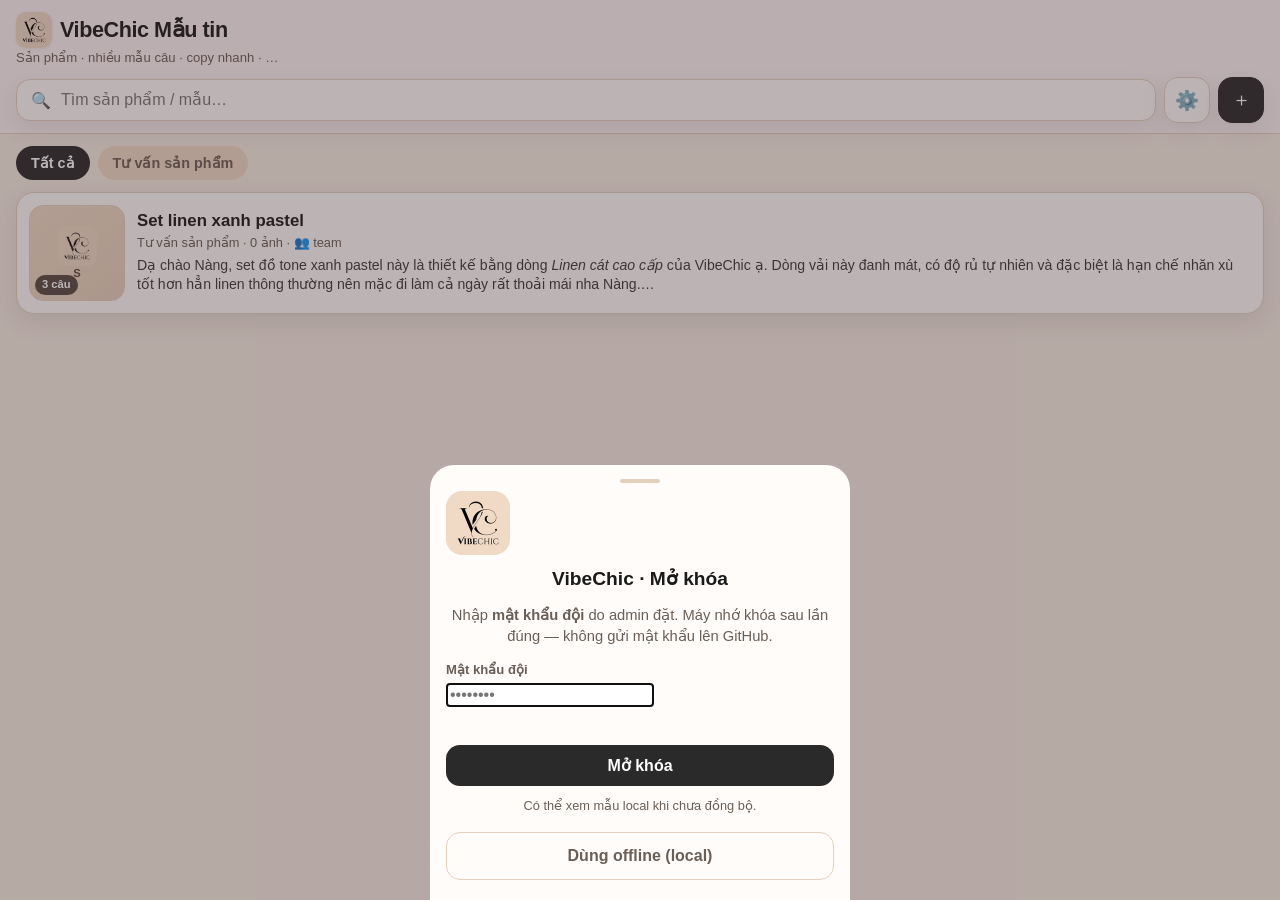
==== commit 385dc5d8: "v25: sync whole team products and cache images on device. Co-authored-by: Cursor <cursoragent@cursor" ====
--- a/index.html
+++ b/index.html
@@ -77,6 +77,7 @@
       <div class="detail-secondary">
         <button type="button" class="btn btn-ghost btn-sm" id="btnLocalPin">📌 Ghim</button>
         <button type="button" class="btn btn-ghost btn-sm" id="btnHideItem" hidden>🙈 Ẩn</button>
+        <button type="button" class="btn btn-ghost btn-sm" id="btnPushProduct" hidden>👥 Đẩy sản phẩm lên team</button>
         <button type="button" class="btn btn-ghost btn-sm" id="btnMovePersonal" hidden>↩️ Về riêng mình</button>
       </div>
       <div class="detail-secondary">
@@ -130,7 +131,7 @@
               Đẩy cho team <span style="color:var(--muted);font-weight:400">(mọi máy đội thấy)</span>
             </label>
           </div>
-          <p style="margin:8px 0 0;font-size:0.8rem;color:var(--muted)">Mẫu đội cần mật khẩu đội. Bạn có thể sửa/xóa mục mình đã đẩy.</p>
+          <p style="margin:8px 0 0;font-size:0.8rem;color:var(--muted)">Sản phẩm team: cả đội thêm/sửa/xóa mẫu câu và ảnh — đồng bộ mọi máy. Sản phẩm riêng chỉ mình bạn.</p>
         </div>
 
         <div class="sheet-actions">
@@ -262,6 +263,7 @@
   <script src="shared.js"></script>
   <script src="crypto.js"></script>
   <script src="device-cloud.js"></script>
+  <script src="media-cache.js"></script>
   <script src="team-share.js"></script>
   <script src="pull-refresh.js"></script>
   <script src="app.js"></script>
--- a/styles.css
+++ b/styles.css
@@ -85,32 +85,38 @@
 .list { padding: 8px 16px 24px; display: flex; flex-direction: column; gap: 12px; }
 .card {
   background: var(--card); border-radius: var(--radius);
-  padding: 12px 14px; box-shadow: var(--shadow);
+  padding: 12px; box-shadow: var(--shadow);
   border: 1px solid var(--border); text-align: left; width: 100%;
 }
 .card:active { transform: scale(0.985); }
-.card-row { display: flex; gap: 12px; align-items: flex-start; }
-.card-thumb-wrap { flex: 0 0 64px; width: 64px; height: 64px; }
+.card-row { display: flex; gap: 12px; align-items: center; }
+.card-thumb-wrap { flex: 0 0 96px; width: 96px; height: 96px; position: relative; }
+.thumb-count {
+  position: absolute; left: 6px; bottom: 6px;
+  background: rgba(30,22,18,0.72); color: #fff; font-size: 0.7rem; font-weight: 700;
+  padding: 2px 7px; border-radius: 999px; line-height: 1.4;
+  -webkit-backdrop-filter: blur(4px); backdrop-filter: blur(4px);
+}
 .card-thumb, .card-thumb-wrap > img.card-thumb {
-  width: 64px; height: 64px; object-fit: cover;
+  width: 96px; height: 96px; object-fit: cover;
   border-radius: 14px; display: block; background: var(--bg2);
   border: 1px solid var(--border);
 }
 .card-thumb.placeholder {
-  width: 64px; height: 64px; border-radius: 14px;
+  width: 96px; height: 96px; border-radius: 14px;
   background: linear-gradient(145deg, #F0DAC5, #E8D0BC);
   border: 1px solid var(--border);
   display: flex; flex-direction: column; align-items: center; justify-content: center;
   gap: 2px; position: relative; overflow: hidden;
 }
 .card-thumb.placeholder img {
-  width: 28px; height: 28px; border-radius: 8px; object-fit: cover; opacity: 0.9;
+  width: 40px; height: 40px; border-radius: 10px; object-fit: cover; opacity: 0.9;
 }
 .card-thumb.placeholder span {
   font-size: 0.7rem; font-weight: 800; color: #5A4638; line-height: 1;
 }
 .card-body { flex: 1; min-width: 0; }
-.card .title { font-weight: 700; font-size: 1.05rem; margin: 0 0 4px; }
+.card .title { font-weight: 700; font-size: 1.05rem; margin: 0 0 3px; line-height: 1.25; display: -webkit-box; -webkit-line-clamp: 1; -webkit-box-orient: vertical; overflow: hidden; }
 .card .meta { color: var(--muted); font-size: 0.8rem; margin-bottom: 6px; }
 .card .preview {
   color: var(--text); font-size: 0.88rem; line-height: 1.4;
@@ -578,3 +584,60 @@
   margin: 0; font-weight: 700; font-size: 0.95rem;
 }
 #sendFlowIdle[hidden], .multi-share-bar[hidden] { display: none !important; }
+
+/* v19: compact detail sheet, more room for message text */
+.sheet .handle { margin: 2px auto 8px; }
+.variant-tabs { gap: 6px !important; }
+.variant-tab { padding: 6px 12px; font-size: 0.85rem; }
+.variant-preview { max-height: 52dvh; min-height: 120px; padding: 10px 12px; }
+.section-label { margin: 10px 0 6px; font-size: 0.75rem; }
+.btn.big { padding: 11px 14px; font-size: 1rem; }
+.image-grid { grid-template-columns: repeat(4, 1fr); gap: 6px; }
+.img-tile { padding: 4px; gap: 4px; border-radius: 12px; }
+.img-tile .btn-copy-mini { padding: 5px 4px; font-size: 0.75rem; }
+.img-tile .badge-rieng { top: 6px; left: 6px; font-size: 0.6rem; }
+.btn-secondary-action { margin-top: 8px; padding-top: 9px; padding-bottom: 9px; }
+.detail-secondary { margin-top: 8px; }
+.sheet h2#detailTitle { margin-bottom: 4px; }
+#detailMeta { margin-bottom: 4px !important; }
+.src-icon {
+  position: absolute; top: 8px; left: 8px; z-index: 2;
+  width: 22px; height: 22px; border-radius: 999px;
+  display: flex; align-items: center; justify-content: center;
+  font-size: 0.7rem; background: rgba(255,255,255,0.9);
+  box-shadow: 0 1px 3px rgba(0,0,0,0.25);
+}
+.img-tile img { cursor: zoom-in; }
+#imgLightbox {
+  position: fixed; inset: 0; z-index: 200; background: rgba(0,0,0,0.92);
+  display: none; align-items: center; justify-content: center;
+  padding: calc(12px + env(safe-area-inset-top)) 12px calc(12px + env(safe-area-inset-bottom));
+}
+#imgLightbox.show { display: flex; }
+#imgLightbox img { max-width: 100%; max-height: 100%; object-fit: contain; border-radius: 8px; }
+#imgLightbox .lb-close {
+  position: absolute; top: calc(12px + env(safe-area-inset-top)); right: 14px;
+  width: 38px; height: 38px; border-radius: 999px; border: 0;
+  background: rgba(255,255,255,0.2); color: #fff; font-size: 1.1rem;
+}
+
+.img-tile .btn-tile-action {
+  position: absolute; z-index: 3;
+  width: 24px; height: 24px; border-radius: 999px; border: 0;
+  display: flex; align-items: center; justify-content: center;
+  font-size: 0.7rem; padding: 0;
+  background: rgba(255,255,255,0.95);
+  box-shadow: 0 1px 3px rgba(0,0,0,0.25);
+  cursor: pointer;
+}
+.img-tile .btn-push-team { top: 8px; right: 8px; }
+.img-tile .btn-rm-extra {
+  top: 8px; right: 8px;
+  background: rgba(180,40,40,0.92); color: #fff; font-size: 0.65rem; font-weight: 700;
+}
+.img-tile.select-mode .btn-tile-action { display: none; }
+
+#detailOverlay > .sheet {
+  will-change: transform, opacity;
+  touch-action: pan-y;
+}
